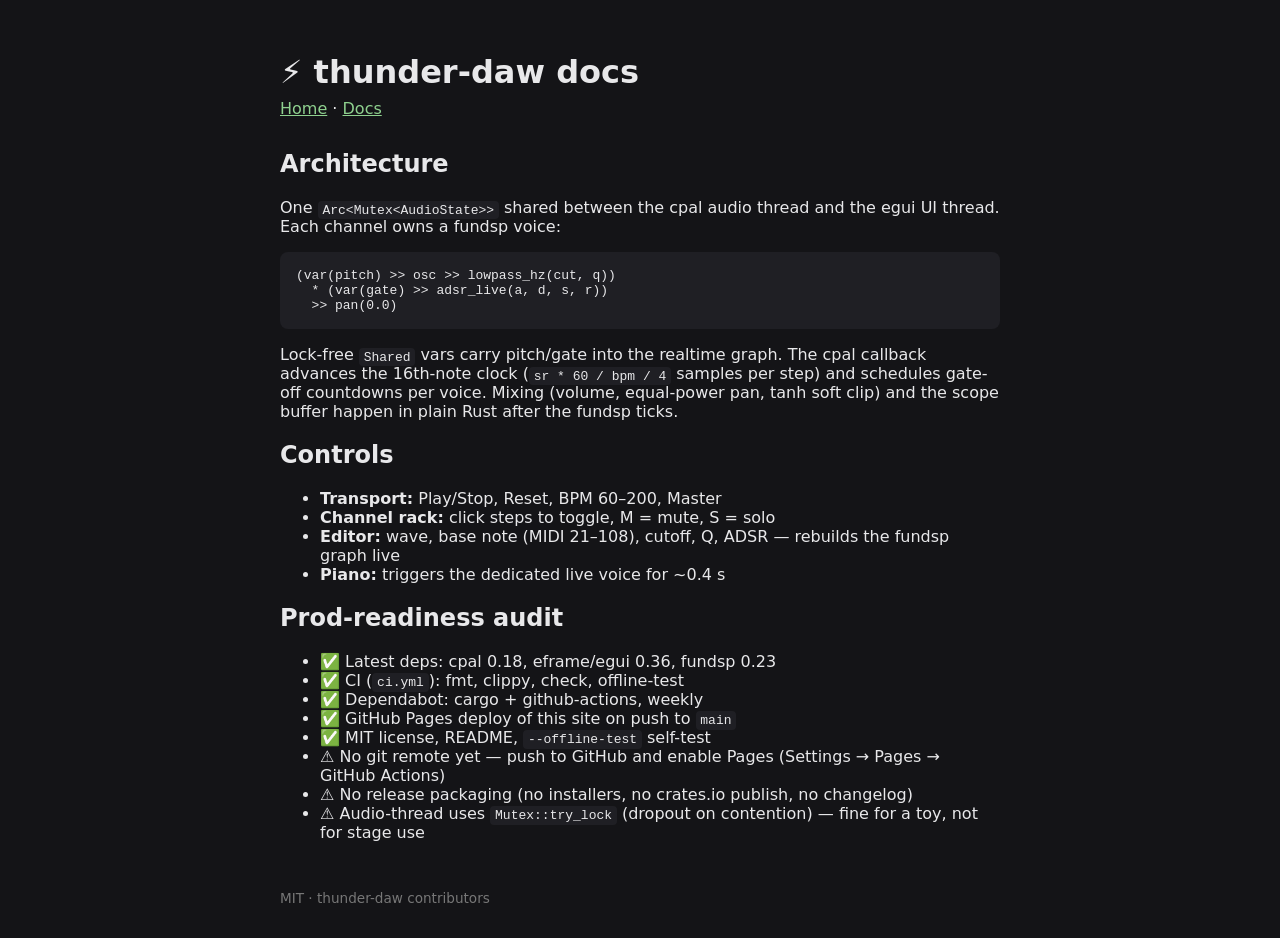
==== website/docs.html @ 227684a7 "docs: README, MIT license, prod-readiness audit, website + docs site" ====
<!DOCTYPE html>
<html lang="en">
<head>
<meta charset="utf-8">
<meta name="viewport" content="width=device-width, initial-scale=1">
<title>thunder-daw docs</title>
<link rel="stylesheet" href="style.css">
</head>
<body>
<header>
  <h1>⚡ thunder-daw docs</h1>
  <nav><a href="index.html">Home</a> · <a href="docs.html">Docs</a></nav>
</header>
<main>
  <section>
    <h2>Architecture</h2>
    <p>One <code>Arc&lt;Mutex&lt;AudioState&gt;&gt;</code> shared between the cpal audio
    thread and the egui UI thread. Each channel owns a fundsp voice:</p>
    <pre>(var(pitch) &gt;&gt; osc &gt;&gt; lowpass_hz(cut, q))
  * (var(gate) &gt;&gt; adsr_live(a, d, s, r))
  &gt;&gt; pan(0.0)</pre>
    <p>Lock-free <code>Shared</code> vars carry pitch/gate into the realtime
    graph. The cpal callback advances the 16th-note clock
    (<code>sr * 60 / bpm / 4</code> samples per step) and schedules gate-off
    countdowns per voice. Mixing (volume, equal-power pan, tanh soft clip)
    and the scope buffer happen in plain Rust after the fundsp ticks.</p>
  </section>
  <section>
    <h2>Controls</h2>
    <ul>
      <li><strong>Transport:</strong> Play/Stop, Reset, BPM 60–200, Master</li>
      <li><strong>Channel rack:</strong> click steps to toggle, M = mute, S = solo</li>
      <li><strong>Editor:</strong> wave, base note (MIDI 21–108), cutoff, Q, ADSR — rebuilds the fundsp graph live</li>
      <li><strong>Piano:</strong> triggers the dedicated live voice for ~0.4&nbsp;s</li>
    </ul>
  </section>
  <section>
    <h2>Prod-readiness audit</h2>
    <ul>
      <li>✅ Latest deps: cpal 0.18, eframe/egui 0.36, fundsp 0.23</li>
      <li>✅ CI (<code>ci.yml</code>): fmt, clippy, check, offline-test</li>
      <li>✅ Dependabot: cargo + github-actions, weekly</li>
      <li>✅ GitHub Pages deploy of this site on push to <code>main</code></li>
      <li>✅ MIT license, README, <code>--offline-test</code> self-test</li>
      <li>⚠️ No git remote yet — push to GitHub and enable Pages (Settings → Pages → GitHub Actions)</li>
      <li>⚠️ No release packaging (no installers, no crates.io publish, no changelog)</li>
      <li>⚠️ Audio-thread uses <code>Mutex::try_lock</code> (dropout on contention) — fine for a toy, not for stage use</li>
    </ul>
  </section>
</main>
<footer>MIT · thunder-daw contributors</footer>
</body>
</html>
---- website/style.css ----
:root { color-scheme: dark; }
body { font-family: system-ui, sans-serif; max-width: 720px; margin: 0 auto; padding: 2rem 1rem; background: #141417; color: #e8e8ea; }
header h1 { margin-bottom: 0; }
nav { margin: 0.5rem 0 2rem; }
a { color: #8fd18f; }
.stack { display: flex; gap: 1rem; margin-bottom: 2rem; }
.stack div { background: #1f1f24; border: 1px solid #333; border-radius: 8px; padding: 0.8rem 1rem; flex: 1; }
.stack strong { display: block; font-size: 1.2rem; }
.stack span { color: #aaa; font-size: 0.85rem; }
pre { background: #1f1f24; padding: 1rem; border-radius: 8px; overflow-x: auto; }
code { background: #1f1f24; padding: 0.1rem 0.3rem; border-radius: 4px; }
footer { margin-top: 3rem; color: #777; font-size: 0.85rem; }
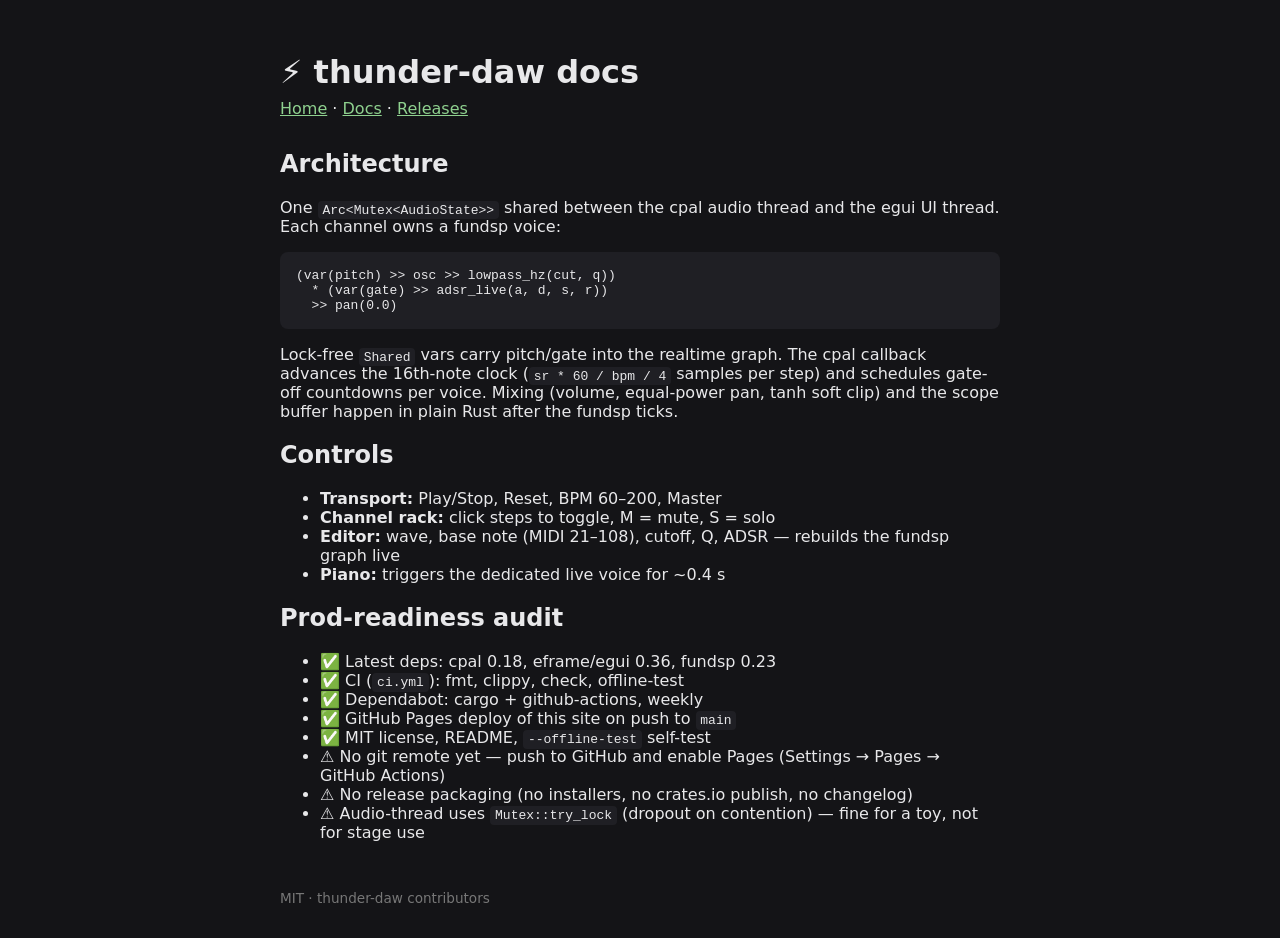
==== commit 163cec04: "docs: CHANGELOG, releases page, release links" ====
--- a/website/docs.html
+++ b/website/docs.html
@@ -9,7 +9,7 @@
 <body>
 <header>
   <h1>⚡ thunder-daw docs</h1>
-  <nav><a href="index.html">Home</a> · <a href="docs.html">Docs</a></nav>
+  <nav><a href="index.html">Home</a> · <a href="docs.html">Docs</a> · <a href="releases.html">Releases</a></nav>
 </header>
 <main>
   <section>
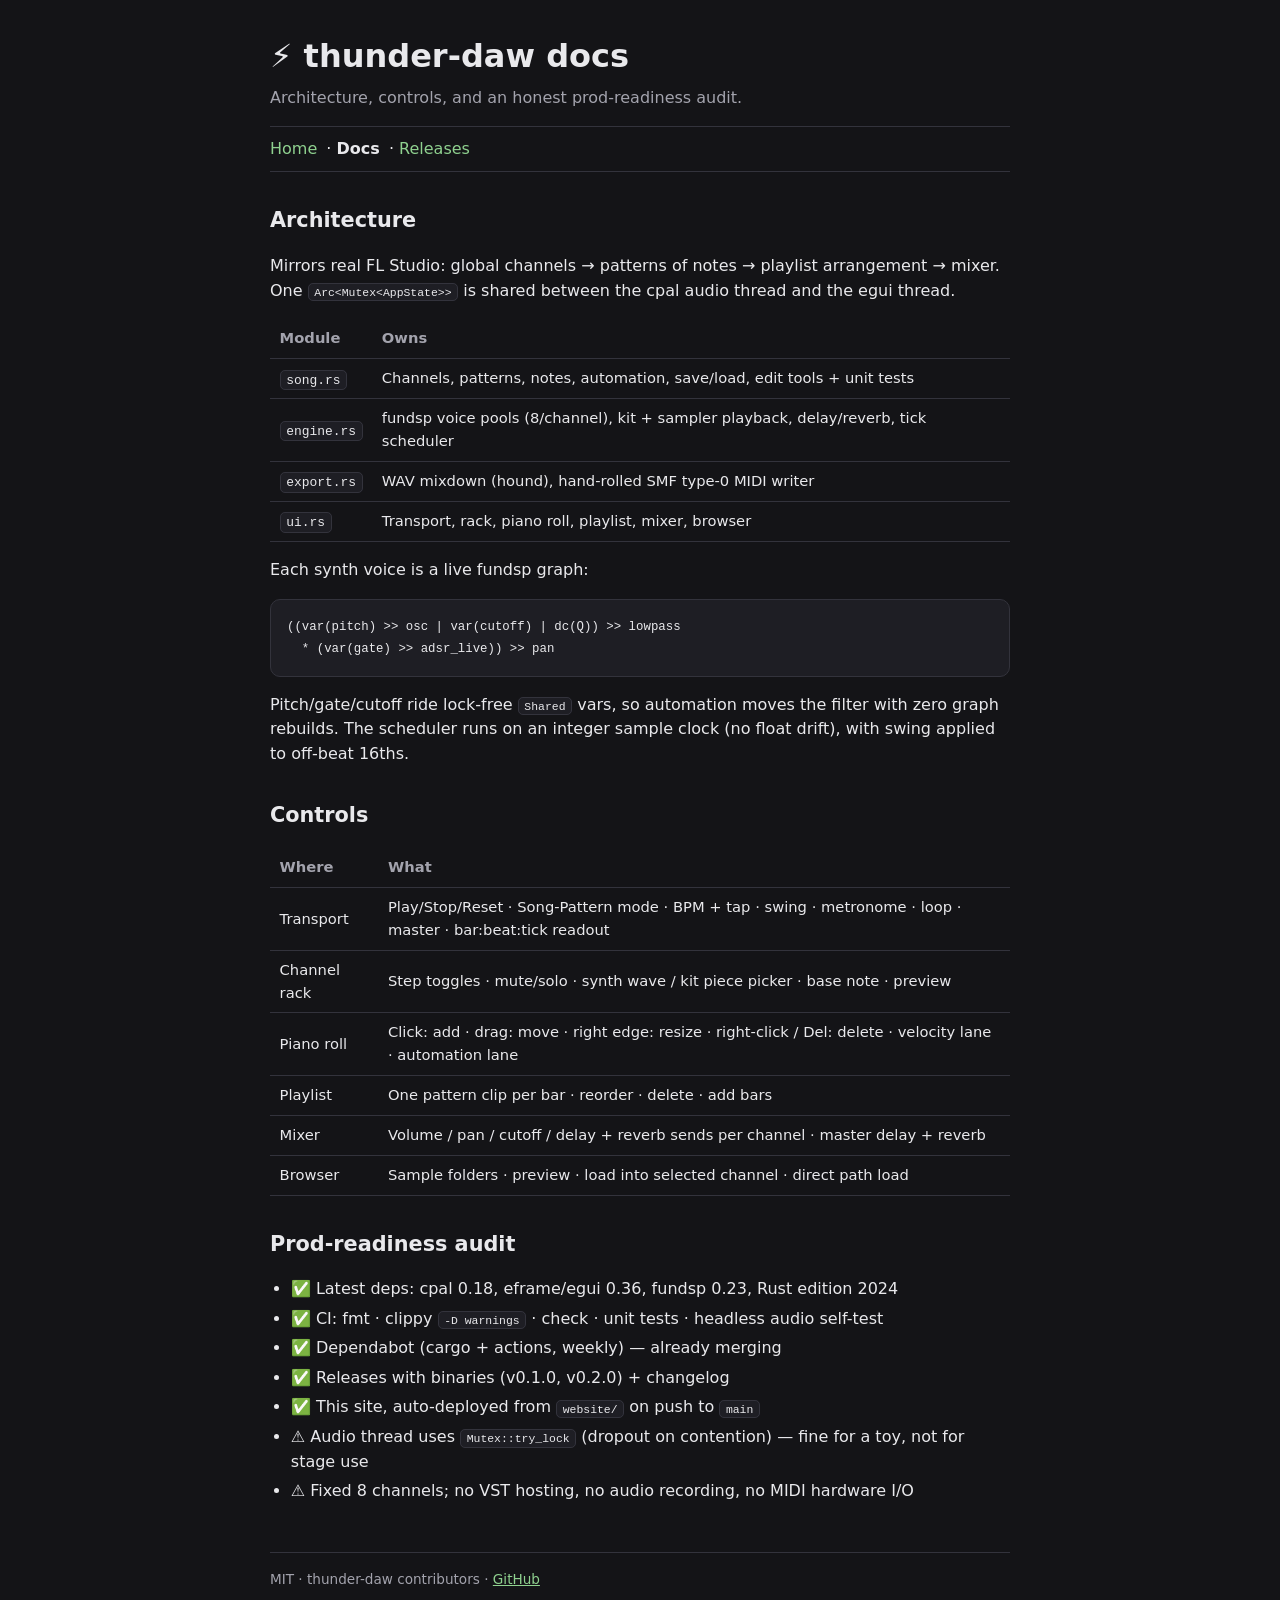
==== commit 3c6f2be0: "docs: refactor site (shared structure, v0.2.0 content, honest audit)" ====
--- a/website/docs.html
+++ b/website/docs.html
@@ -9,45 +9,60 @@
 <body>
 <header>
   <h1>⚡ thunder-daw docs</h1>
-  <nav><a href="index.html">Home</a> · <a href="docs.html">Docs</a> · <a href="releases.html">Releases</a></nav>
+  <p>Architecture, controls, and an honest prod-readiness audit.</p>
+  <nav>
+    <a href="index.html">Home</a> ·
+    <a href="docs.html" aria-current="page">Docs</a> ·
+    <a href="releases.html">Releases</a>
+  </nav>
 </header>
 <main>
   <section>
     <h2>Architecture</h2>
-    <p>One <code>Arc&lt;Mutex&lt;AudioState&gt;&gt;</code> shared between the cpal audio
-    thread and the egui UI thread. Each channel owns a fundsp voice:</p>
-    <pre>(var(pitch) &gt;&gt; osc &gt;&gt; lowpass_hz(cut, q))
-  * (var(gate) &gt;&gt; adsr_live(a, d, s, r))
-  &gt;&gt; pan(0.0)</pre>
-    <p>Lock-free <code>Shared</code> vars carry pitch/gate into the realtime
-    graph. The cpal callback advances the 16th-note clock
-    (<code>sr * 60 / bpm / 4</code> samples per step) and schedules gate-off
-    countdowns per voice. Mixing (volume, equal-power pan, tanh soft clip)
-    and the scope buffer happen in plain Rust after the fundsp ticks.</p>
+    <p>Mirrors real FL Studio: global channels → patterns of notes →
+    playlist arrangement → mixer. One <code>Arc&lt;Mutex&lt;AppState&gt;&gt;</code>
+    is shared between the cpal audio thread and the egui thread.</p>
+    <table>
+      <tr><th>Module</th><th>Owns</th></tr>
+      <tr><td><code>song.rs</code></td><td>Channels, patterns, notes, automation, save/load, edit tools + unit tests</td></tr>
+      <tr><td><code>engine.rs</code></td><td>fundsp voice pools (8/channel), kit + sampler playback, delay/reverb, tick scheduler</td></tr>
+      <tr><td><code>export.rs</code></td><td>WAV mixdown (hound), hand-rolled SMF type-0 MIDI writer</td></tr>
+      <tr><td><code>ui.rs</code></td><td>Transport, rack, piano roll, playlist, mixer, browser</td></tr>
+    </table>
+    <p>Each synth voice is a live fundsp graph:</p>
+    <pre><code>((var(pitch) >> osc | var(cutoff) | dc(Q)) >> lowpass
+  * (var(gate) >> adsr_live)) >> pan</code></pre>
+    <p>Pitch/gate/cutoff ride lock-free <code>Shared</code> vars, so automation
+    moves the filter with zero graph rebuilds. The scheduler runs on an integer
+    sample clock (no float drift), with swing applied to off-beat 16ths.</p>
   </section>
+
   <section>
     <h2>Controls</h2>
-    <ul>
-      <li><strong>Transport:</strong> Play/Stop, Reset, BPM 60–200, Master</li>
-      <li><strong>Channel rack:</strong> click steps to toggle, M = mute, S = solo</li>
-      <li><strong>Editor:</strong> wave, base note (MIDI 21–108), cutoff, Q, ADSR — rebuilds the fundsp graph live</li>
-      <li><strong>Piano:</strong> triggers the dedicated live voice for ~0.4&nbsp;s</li>
-    </ul>
+    <table>
+      <tr><th>Where</th><th>What</th></tr>
+      <tr><td>Transport</td><td>Play/Stop/Reset · Song-Pattern mode · BPM + tap · swing · metronome · loop · master · bar:beat:tick readout</td></tr>
+      <tr><td>Channel rack</td><td>Step toggles · mute/solo · synth wave / kit piece picker · base note · preview</td></tr>
+      <tr><td>Piano roll</td><td>Click: add · drag: move · right edge: resize · right-click / Del: delete · velocity lane · automation lane</td></tr>
+      <tr><td>Playlist</td><td>One pattern clip per bar · reorder · delete · add bars</td></tr>
+      <tr><td>Mixer</td><td>Volume / pan / cutoff / delay + reverb sends per channel · master delay + reverb</td></tr>
+      <tr><td>Browser</td><td>Sample folders · preview · load into selected channel · direct path load</td></tr>
+    </table>
   </section>
+
   <section>
     <h2>Prod-readiness audit</h2>
     <ul>
-      <li>✅ Latest deps: cpal 0.18, eframe/egui 0.36, fundsp 0.23</li>
-      <li>✅ CI (<code>ci.yml</code>): fmt, clippy, check, offline-test</li>
-      <li>✅ Dependabot: cargo + github-actions, weekly</li>
-      <li>✅ GitHub Pages deploy of this site on push to <code>main</code></li>
-      <li>✅ MIT license, README, <code>--offline-test</code> self-test</li>
-      <li>⚠️ No git remote yet — push to GitHub and enable Pages (Settings → Pages → GitHub Actions)</li>
-      <li>⚠️ No release packaging (no installers, no crates.io publish, no changelog)</li>
-      <li>⚠️ Audio-thread uses <code>Mutex::try_lock</code> (dropout on contention) — fine for a toy, not for stage use</li>
+      <li>✅ Latest deps: cpal 0.18, eframe/egui 0.36, fundsp 0.23, Rust edition 2024</li>
+      <li>✅ CI: fmt · clippy <code>-D warnings</code> · check · unit tests · headless audio self-test</li>
+      <li>✅ Dependabot (cargo + actions, weekly) — already merging</li>
+      <li>✅ Releases with binaries (v0.1.0, v0.2.0) + changelog</li>
+      <li>✅ This site, auto-deployed from <code>website/</code> on push to <code>main</code></li>
+      <li>⚠️ Audio thread uses <code>Mutex::try_lock</code> (dropout on contention) — fine for a toy, not for stage use</li>
+      <li>⚠️ Fixed 8 channels; no VST hosting, no audio recording, no MIDI hardware I/O</li>
     </ul>
   </section>
 </main>
-<footer>MIT · thunder-daw contributors</footer>
+<footer>MIT · thunder-daw contributors · <a href="https://github.com/canureal/thunder-daw">GitHub</a></footer>
 </body>
 </html>
--- a/website/style.css
+++ b/website/style.css
@@ -1,12 +1,127 @@
-:root { color-scheme: dark; }
-body { font-family: system-ui, sans-serif; max-width: 720px; margin: 0 auto; padding: 2rem 1rem; background: #141417; color: #e8e8ea; }
-header h1 { margin-bottom: 0; }
-nav { margin: 0.5rem 0 2rem; }
-a { color: #8fd18f; }
-.stack { display: flex; gap: 1rem; margin-bottom: 2rem; }
-.stack div { background: #1f1f24; border: 1px solid #333; border-radius: 8px; padding: 0.8rem 1rem; flex: 1; }
-.stack strong { display: block; font-size: 1.2rem; }
-.stack span { color: #aaa; font-size: 0.85rem; }
-pre { background: #1f1f24; padding: 1rem; border-radius: 8px; overflow-x: auto; }
-code { background: #1f1f24; padding: 0.1rem 0.3rem; border-radius: 4px; }
-footer { margin-top: 3rem; color: #777; font-size: 0.85rem; }
+:root {
+  color-scheme: dark;
+  --bg: #141417;
+  --panel: #1e1e24;
+  --line: #33333c;
+  --text: #e9e9ec;
+  --muted: #a3a3ad;
+  --accent: #8fd18f;
+  --accent-dim: #4a7a4c;
+  --radius: 10px;
+}
+
+* { box-sizing: border-box; }
+
+body {
+  font-family: system-ui, -apple-system, sans-serif;
+  max-width: 780px;
+  margin: 0 auto;
+  padding: 2rem 1.25rem 3rem;
+  background: var(--bg);
+  color: var(--text);
+  line-height: 1.55;
+}
+
+header h1 { margin: 0; font-size: 2rem; }
+header p { margin: 0.25rem 0 0; color: var(--muted); }
+
+nav {
+  margin: 1rem 0 2rem;
+  padding: 0.6rem 0;
+  border-top: 1px solid var(--line);
+  border-bottom: 1px solid var(--line);
+}
+
+nav a { color: var(--accent); text-decoration: none; margin-right: 0.25rem; }
+nav a:hover { text-decoration: underline; }
+nav a[aria-current="page"] { color: var(--text); font-weight: 600; }
+
+h2 { margin-top: 2rem; font-size: 1.3rem; }
+a { color: var(--accent); }
+
+.grid {
+  display: grid;
+  grid-template-columns: repeat(auto-fit, minmax(200px, 1fr));
+  gap: 0.9rem;
+  margin: 1rem 0;
+}
+
+.card {
+  background: var(--panel);
+  border: 1px solid var(--line);
+  border-radius: var(--radius);
+  padding: 0.9rem 1rem;
+}
+
+.card strong { display: block; font-size: 1.05rem; }
+.card span { color: var(--muted); font-size: 0.88rem; }
+
+ul { padding-left: 1.3rem; }
+li { margin: 0.3rem 0; }
+
+pre {
+  background: var(--panel);
+  border: 1px solid var(--line);
+  padding: 1rem;
+  border-radius: var(--radius);
+  overflow-x: auto;
+  font-size: 0.88rem;
+}
+
+code {
+  background: var(--panel);
+  border: 1px solid var(--line);
+  padding: 0.1rem 0.35rem;
+  border-radius: 5px;
+  font-size: 0.88em;
+}
+
+pre code { border: none; padding: 0; }
+
+.badge {
+  display: inline-block;
+  background: var(--accent-dim);
+  color: #fff;
+  font-size: 0.75rem;
+  font-weight: 700;
+  padding: 0.15rem 0.5rem;
+  border-radius: 20px;
+  vertical-align: middle;
+  margin-left: 0.5rem;
+}
+
+.btn {
+  display: inline-block;
+  background: var(--accent-dim);
+  color: #fff !important;
+  padding: 0.55rem 1.1rem;
+  border-radius: var(--radius);
+  text-decoration: none;
+  font-weight: 600;
+  margin: 0.4rem 0.4rem 0.4rem 0;
+}
+
+.btn:hover { filter: brightness(1.15); }
+
+table {
+  width: 100%;
+  border-collapse: collapse;
+  margin: 1rem 0;
+  font-size: 0.92rem;
+}
+
+th, td {
+  text-align: left;
+  padding: 0.5rem 0.6rem;
+  border-bottom: 1px solid var(--line);
+}
+
+th { color: var(--muted); font-weight: 600; }
+
+footer {
+  margin-top: 3rem;
+  padding-top: 1rem;
+  border-top: 1px solid var(--line);
+  color: var(--muted);
+  font-size: 0.85rem;
+}
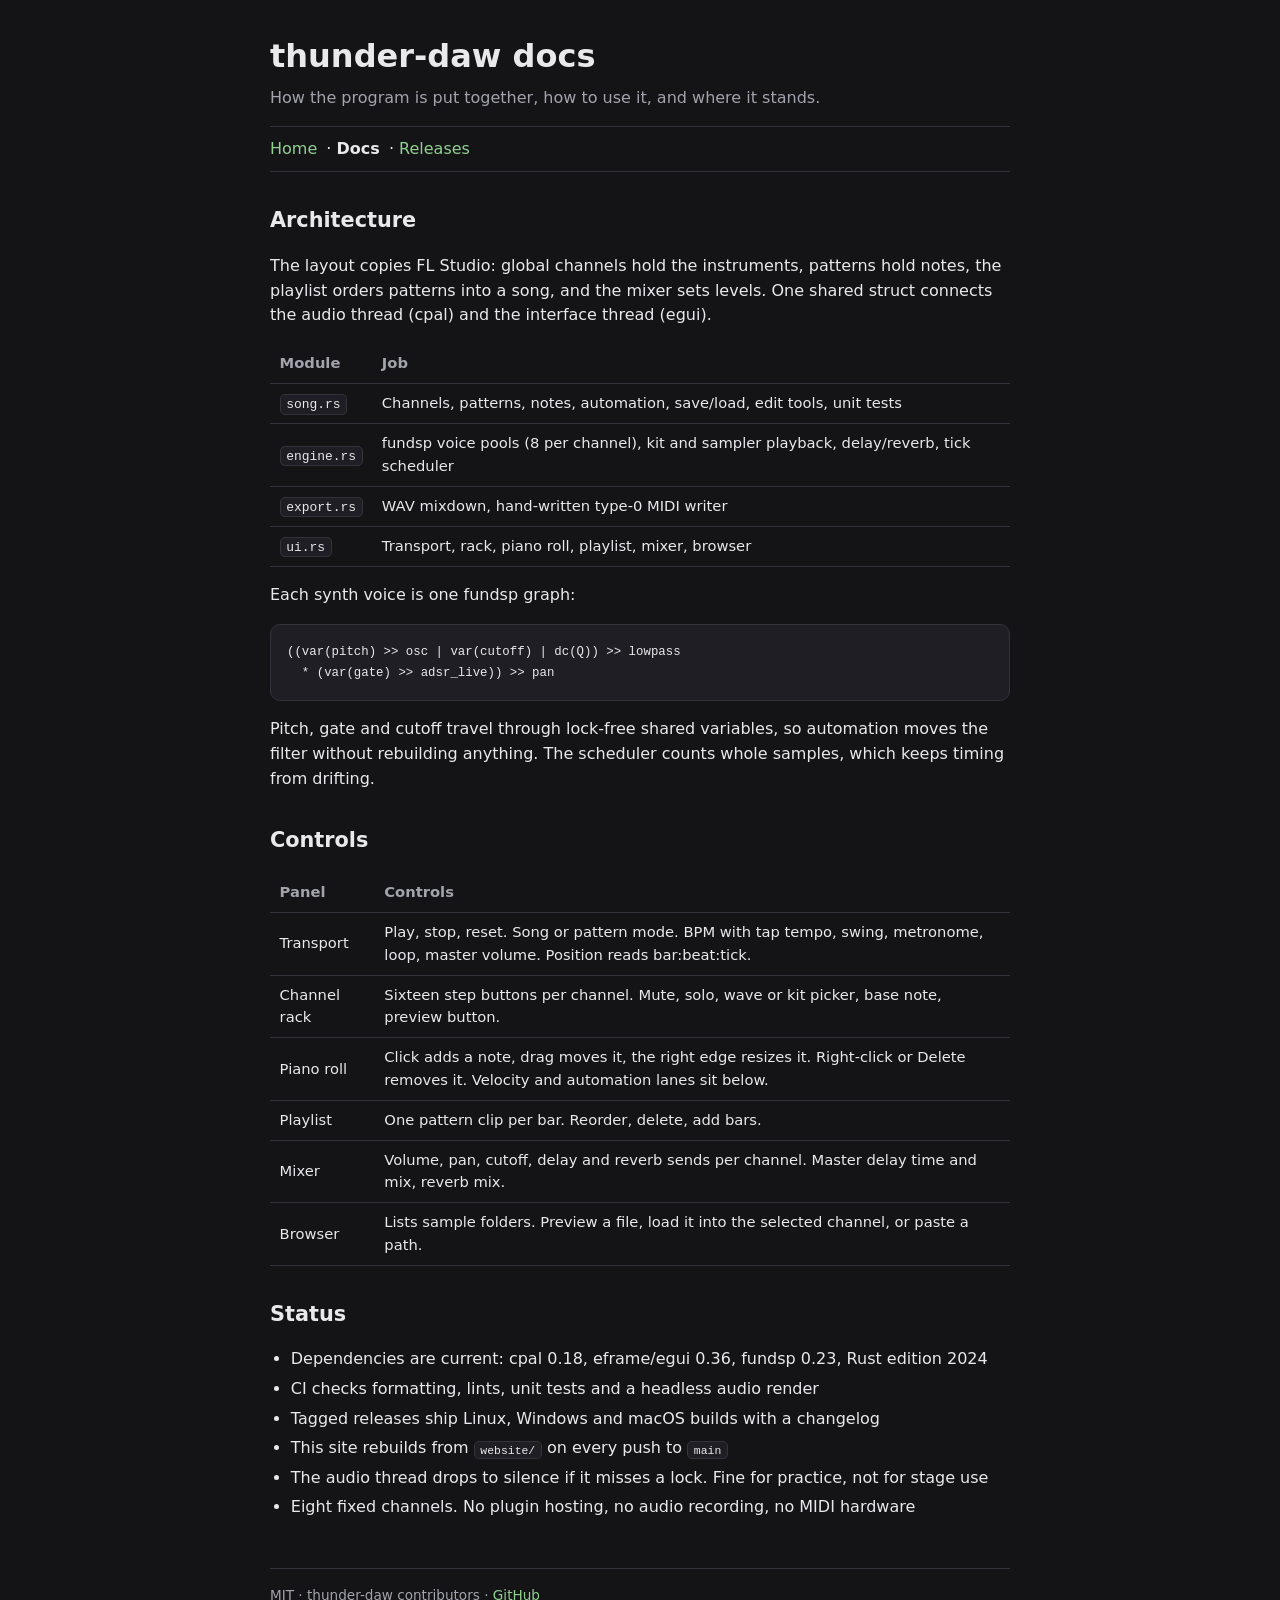
==== commit 9961bd8b: "feat: cross-platform installs via cargo-dist, plain-language docs - cargo-dist: Linux, Windows, macO" ====
--- a/website/docs.html
+++ b/website/docs.html
@@ -8,8 +8,8 @@
 </head>
 <body>
 <header>
-  <h1>⚡ thunder-daw docs</h1>
-  <p>Architecture, controls, and an honest prod-readiness audit.</p>
+  <h1>thunder-daw docs</h1>
+  <p>How the program is put together, how to use it, and where it stands.</p>
   <nav>
     <a href="index.html">Home</a> ·
     <a href="docs.html" aria-current="page">Docs</a> ·
@@ -19,47 +19,47 @@
 <main>
   <section>
     <h2>Architecture</h2>
-    <p>Mirrors real FL Studio: global channels → patterns of notes →
-    playlist arrangement → mixer. One <code>Arc&lt;Mutex&lt;AppState&gt;&gt;</code>
-    is shared between the cpal audio thread and the egui thread.</p>
+    <p>The layout copies FL Studio: global channels hold the instruments,
+    patterns hold notes, the playlist orders patterns into a song, and the
+    mixer sets levels. One shared struct connects the audio thread (cpal) and
+    the interface thread (egui).</p>
     <table>
-      <tr><th>Module</th><th>Owns</th></tr>
-      <tr><td><code>song.rs</code></td><td>Channels, patterns, notes, automation, save/load, edit tools + unit tests</td></tr>
-      <tr><td><code>engine.rs</code></td><td>fundsp voice pools (8/channel), kit + sampler playback, delay/reverb, tick scheduler</td></tr>
-      <tr><td><code>export.rs</code></td><td>WAV mixdown (hound), hand-rolled SMF type-0 MIDI writer</td></tr>
+      <tr><th>Module</th><th>Job</th></tr>
+      <tr><td><code>song.rs</code></td><td>Channels, patterns, notes, automation, save/load, edit tools, unit tests</td></tr>
+      <tr><td><code>engine.rs</code></td><td>fundsp voice pools (8 per channel), kit and sampler playback, delay/reverb, tick scheduler</td></tr>
+      <tr><td><code>export.rs</code></td><td>WAV mixdown, hand-written type-0 MIDI writer</td></tr>
       <tr><td><code>ui.rs</code></td><td>Transport, rack, piano roll, playlist, mixer, browser</td></tr>
     </table>
-    <p>Each synth voice is a live fundsp graph:</p>
+    <p>Each synth voice is one fundsp graph:</p>
     <pre><code>((var(pitch) >> osc | var(cutoff) | dc(Q)) >> lowpass
   * (var(gate) >> adsr_live)) >> pan</code></pre>
-    <p>Pitch/gate/cutoff ride lock-free <code>Shared</code> vars, so automation
-    moves the filter with zero graph rebuilds. The scheduler runs on an integer
-    sample clock (no float drift), with swing applied to off-beat 16ths.</p>
+    <p>Pitch, gate and cutoff travel through lock-free shared variables, so
+    automation moves the filter without rebuilding anything. The scheduler
+    counts whole samples, which keeps timing from drifting.</p>
   </section>
 
   <section>
     <h2>Controls</h2>
     <table>
-      <tr><th>Where</th><th>What</th></tr>
-      <tr><td>Transport</td><td>Play/Stop/Reset · Song-Pattern mode · BPM + tap · swing · metronome · loop · master · bar:beat:tick readout</td></tr>
-      <tr><td>Channel rack</td><td>Step toggles · mute/solo · synth wave / kit piece picker · base note · preview</td></tr>
-      <tr><td>Piano roll</td><td>Click: add · drag: move · right edge: resize · right-click / Del: delete · velocity lane · automation lane</td></tr>
-      <tr><td>Playlist</td><td>One pattern clip per bar · reorder · delete · add bars</td></tr>
-      <tr><td>Mixer</td><td>Volume / pan / cutoff / delay + reverb sends per channel · master delay + reverb</td></tr>
-      <tr><td>Browser</td><td>Sample folders · preview · load into selected channel · direct path load</td></tr>
+      <tr><th>Panel</th><th>Controls</th></tr>
+      <tr><td>Transport</td><td>Play, stop, reset. Song or pattern mode. BPM with tap tempo, swing, metronome, loop, master volume. Position reads bar:beat:tick.</td></tr>
+      <tr><td>Channel rack</td><td>Sixteen step buttons per channel. Mute, solo, wave or kit picker, base note, preview button.</td></tr>
+      <tr><td>Piano roll</td><td>Click adds a note, drag moves it, the right edge resizes it. Right-click or Delete removes it. Velocity and automation lanes sit below.</td></tr>
+      <tr><td>Playlist</td><td>One pattern clip per bar. Reorder, delete, add bars.</td></tr>
+      <tr><td>Mixer</td><td>Volume, pan, cutoff, delay and reverb sends per channel. Master delay time and mix, reverb mix.</td></tr>
+      <tr><td>Browser</td><td>Lists sample folders. Preview a file, load it into the selected channel, or paste a path.</td></tr>
     </table>
   </section>
 
   <section>
-    <h2>Prod-readiness audit</h2>
+    <h2>Status</h2>
     <ul>
-      <li>✅ Latest deps: cpal 0.18, eframe/egui 0.36, fundsp 0.23, Rust edition 2024</li>
-      <li>✅ CI: fmt · clippy <code>-D warnings</code> · check · unit tests · headless audio self-test</li>
-      <li>✅ Dependabot (cargo + actions, weekly) — already merging</li>
-      <li>✅ Releases with binaries (v0.1.0, v0.2.0) + changelog</li>
-      <li>✅ This site, auto-deployed from <code>website/</code> on push to <code>main</code></li>
-      <li>⚠️ Audio thread uses <code>Mutex::try_lock</code> (dropout on contention) — fine for a toy, not for stage use</li>
-      <li>⚠️ Fixed 8 channels; no VST hosting, no audio recording, no MIDI hardware I/O</li>
+      <li>Dependencies are current: cpal 0.18, eframe/egui 0.36, fundsp 0.23, Rust edition 2024</li>
+      <li>CI checks formatting, lints, unit tests and a headless audio render</li>
+      <li>Tagged releases ship Linux, Windows and macOS builds with a changelog</li>
+      <li>This site rebuilds from <code>website/</code> on every push to <code>main</code></li>
+      <li>The audio thread drops to silence if it misses a lock. Fine for practice, not for stage use</li>
+      <li>Eight fixed channels. No plugin hosting, no audio recording, no MIDI hardware</li>
     </ul>
   </section>
 </main>
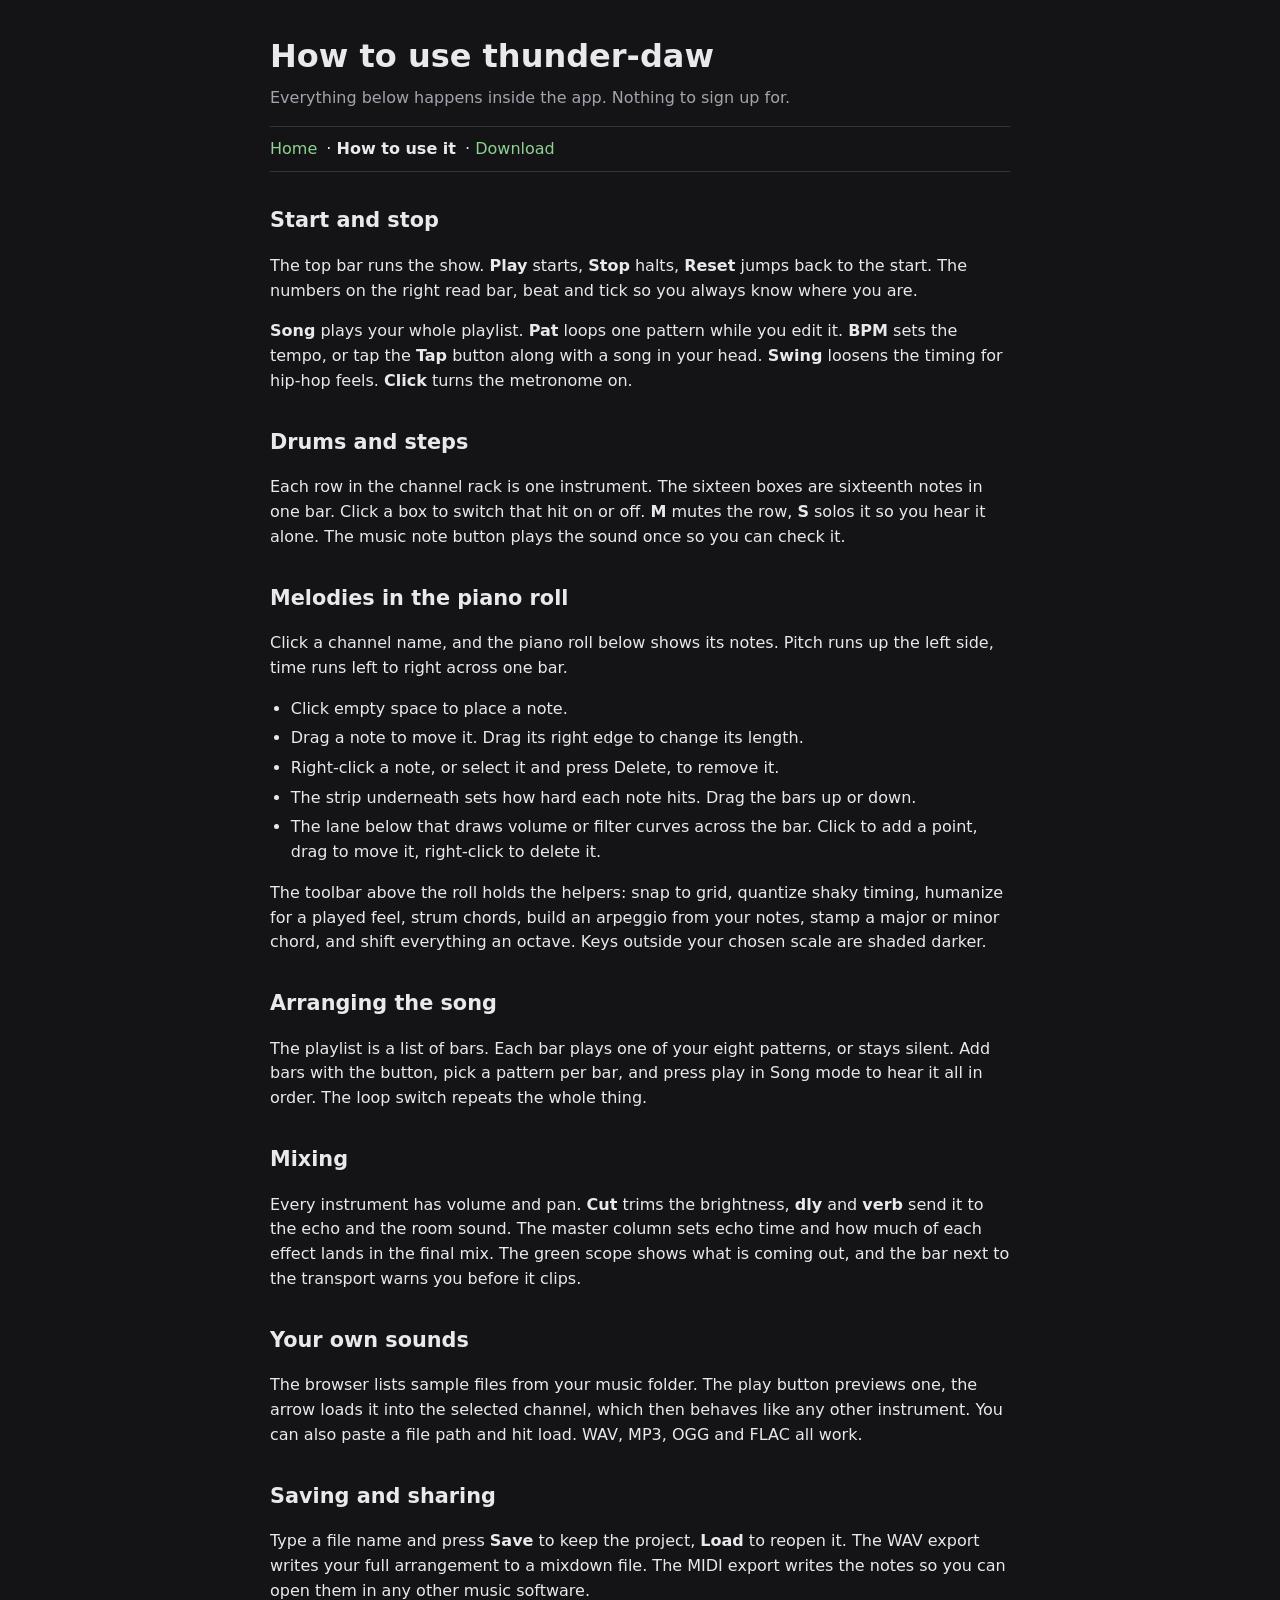
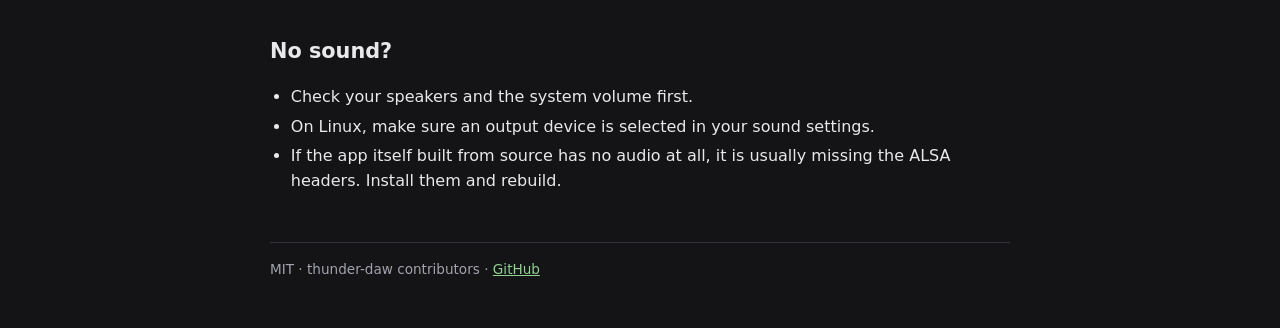
==== commit 438ce113: "docs: user-facing site, drop prod-readiness framing" ====
--- a/website/docs.html
+++ b/website/docs.html
@@ -3,63 +3,98 @@
 <head>
 <meta charset="utf-8">
 <meta name="viewport" content="width=device-width, initial-scale=1">
-<title>thunder-daw docs</title>
+<title>thunder-daw: how to use it</title>
 <link rel="stylesheet" href="style.css">
 </head>
 <body>
 <header>
-  <h1>thunder-daw docs</h1>
-  <p>How the program is put together, how to use it, and where it stands.</p>
+  <h1>How to use thunder-daw</h1>
+  <p>Everything below happens inside the app. Nothing to sign up for.</p>
   <nav>
     <a href="index.html">Home</a> ·
-    <a href="docs.html" aria-current="page">Docs</a> ·
-    <a href="releases.html">Releases</a>
+    <a href="docs.html" aria-current="page">How to use it</a> ·
+    <a href="releases.html">Download</a>
   </nav>
 </header>
 <main>
   <section>
-    <h2>Architecture</h2>
-    <p>The layout copies FL Studio: global channels hold the instruments,
-    patterns hold notes, the playlist orders patterns into a song, and the
-    mixer sets levels. One shared struct connects the audio thread (cpal) and
-    the interface thread (egui).</p>
-    <table>
-      <tr><th>Module</th><th>Job</th></tr>
-      <tr><td><code>song.rs</code></td><td>Channels, patterns, notes, automation, save/load, edit tools, unit tests</td></tr>
-      <tr><td><code>engine.rs</code></td><td>fundsp voice pools (8 per channel), kit and sampler playback, delay/reverb, tick scheduler</td></tr>
-      <tr><td><code>export.rs</code></td><td>WAV mixdown, hand-written type-0 MIDI writer</td></tr>
-      <tr><td><code>ui.rs</code></td><td>Transport, rack, piano roll, playlist, mixer, browser</td></tr>
-    </table>
-    <p>Each synth voice is one fundsp graph:</p>
-    <pre><code>((var(pitch) >> osc | var(cutoff) | dc(Q)) >> lowpass
-  * (var(gate) >> adsr_live)) >> pan</code></pre>
-    <p>Pitch, gate and cutoff travel through lock-free shared variables, so
-    automation moves the filter without rebuilding anything. The scheduler
-    counts whole samples, which keeps timing from drifting.</p>
+    <h2>Start and stop</h2>
+    <p>The top bar runs the show. <strong>Play</strong> starts, <strong>Stop</strong>
+    halts, <strong>Reset</strong> jumps back to the start. The numbers on the
+    right read bar, beat and tick so you always know where you are.</p>
+    <p><strong>Song</strong> plays your whole playlist. <strong>Pat</strong> loops
+    one pattern while you edit it. <strong>BPM</strong> sets the tempo, or tap
+    the <strong>Tap</strong> button along with a song in your head.
+    <strong>Swing</strong> loosens the timing for hip-hop feels.
+    <strong>Click</strong> turns the metronome on.</p>
   </section>
 
   <section>
-    <h2>Controls</h2>
-    <table>
-      <tr><th>Panel</th><th>Controls</th></tr>
-      <tr><td>Transport</td><td>Play, stop, reset. Song or pattern mode. BPM with tap tempo, swing, metronome, loop, master volume. Position reads bar:beat:tick.</td></tr>
-      <tr><td>Channel rack</td><td>Sixteen step buttons per channel. Mute, solo, wave or kit picker, base note, preview button.</td></tr>
-      <tr><td>Piano roll</td><td>Click adds a note, drag moves it, the right edge resizes it. Right-click or Delete removes it. Velocity and automation lanes sit below.</td></tr>
-      <tr><td>Playlist</td><td>One pattern clip per bar. Reorder, delete, add bars.</td></tr>
-      <tr><td>Mixer</td><td>Volume, pan, cutoff, delay and reverb sends per channel. Master delay time and mix, reverb mix.</td></tr>
-      <tr><td>Browser</td><td>Lists sample folders. Preview a file, load it into the selected channel, or paste a path.</td></tr>
-    </table>
+    <h2>Drums and steps</h2>
+    <p>Each row in the channel rack is one instrument. The sixteen boxes are
+    sixteenth notes in one bar. Click a box to switch that hit on or off.
+    <strong>M</strong> mutes the row, <strong>S</strong> solos it so you hear
+    it alone. The music note button plays the sound once so you can check it.</p>
   </section>
 
   <section>
-    <h2>Status</h2>
+    <h2>Melodies in the piano roll</h2>
+    <p>Click a channel name, and the piano roll below shows its notes.
+    Pitch runs up the left side, time runs left to right across one bar.</p>
     <ul>
-      <li>Dependencies are current: cpal 0.18, eframe/egui 0.36, fundsp 0.23, Rust edition 2024</li>
-      <li>CI checks formatting, lints, unit tests and a headless audio render</li>
-      <li>Tagged releases ship Linux, Windows and macOS builds with a changelog</li>
-      <li>This site rebuilds from <code>website/</code> on every push to <code>main</code></li>
-      <li>The audio thread drops to silence if it misses a lock. Fine for practice, not for stage use</li>
-      <li>Eight fixed channels. No plugin hosting, no audio recording, no MIDI hardware</li>
+      <li>Click empty space to place a note.</li>
+      <li>Drag a note to move it. Drag its right edge to change its length.</li>
+      <li>Right-click a note, or select it and press Delete, to remove it.</li>
+      <li>The strip underneath sets how hard each note hits. Drag the bars up or down.</li>
+      <li>The lane below that draws volume or filter curves across the bar.
+      Click to add a point, drag to move it, right-click to delete it.</li>
+    </ul>
+    <p>The toolbar above the roll holds the helpers: snap to grid, quantize
+    shaky timing, humanize for a played feel, strum chords, build an arpeggio
+    from your notes, stamp a major or minor chord, and shift everything an
+    octave. Keys outside your chosen scale are shaded darker.</p>
+  </section>
+
+  <section>
+    <h2>Arranging the song</h2>
+    <p>The playlist is a list of bars. Each bar plays one of your eight
+    patterns, or stays silent. Add bars with the button, pick a pattern per
+    bar, and press play in Song mode to hear it all in order. The loop switch
+    repeats the whole thing.</p>
+  </section>
+
+  <section>
+    <h2>Mixing</h2>
+    <p>Every instrument has volume and pan. <strong>Cut</strong> trims the
+    brightness, <strong>dly</strong> and <strong>verb</strong> send it to the
+    echo and the room sound. The master column sets echo time and how much of
+    each effect lands in the final mix. The green scope shows what is coming
+    out, and the bar next to the transport warns you before it clips.</p>
+  </section>
+
+  <section>
+    <h2>Your own sounds</h2>
+    <p>The browser lists sample files from your music folder. The play button
+    previews one, the arrow loads it into the selected channel, which then
+    behaves like any other instrument. You can also paste a file path and hit
+    load. WAV, MP3, OGG and FLAC all work.</p>
+  </section>
+
+  <section>
+    <h2>Saving and sharing</h2>
+    <p>Type a file name and press <strong>Save</strong> to keep the project,
+    <strong>Load</strong> to reopen it. The WAV export writes your full
+    arrangement to a mixdown file. The MIDI export writes the notes so you can
+    open them in any other music software.</p>
+  </section>
+
+  <section>
+    <h2>No sound?</h2>
+    <ul>
+      <li>Check your speakers and the system volume first.</li>
+      <li>On Linux, make sure an output device is selected in your sound settings.</li>
+      <li>If the app itself built from source has no audio at all, it is
+      usually missing the ALSA headers. Install them and rebuild.</li>
     </ul>
   </section>
 </main>
